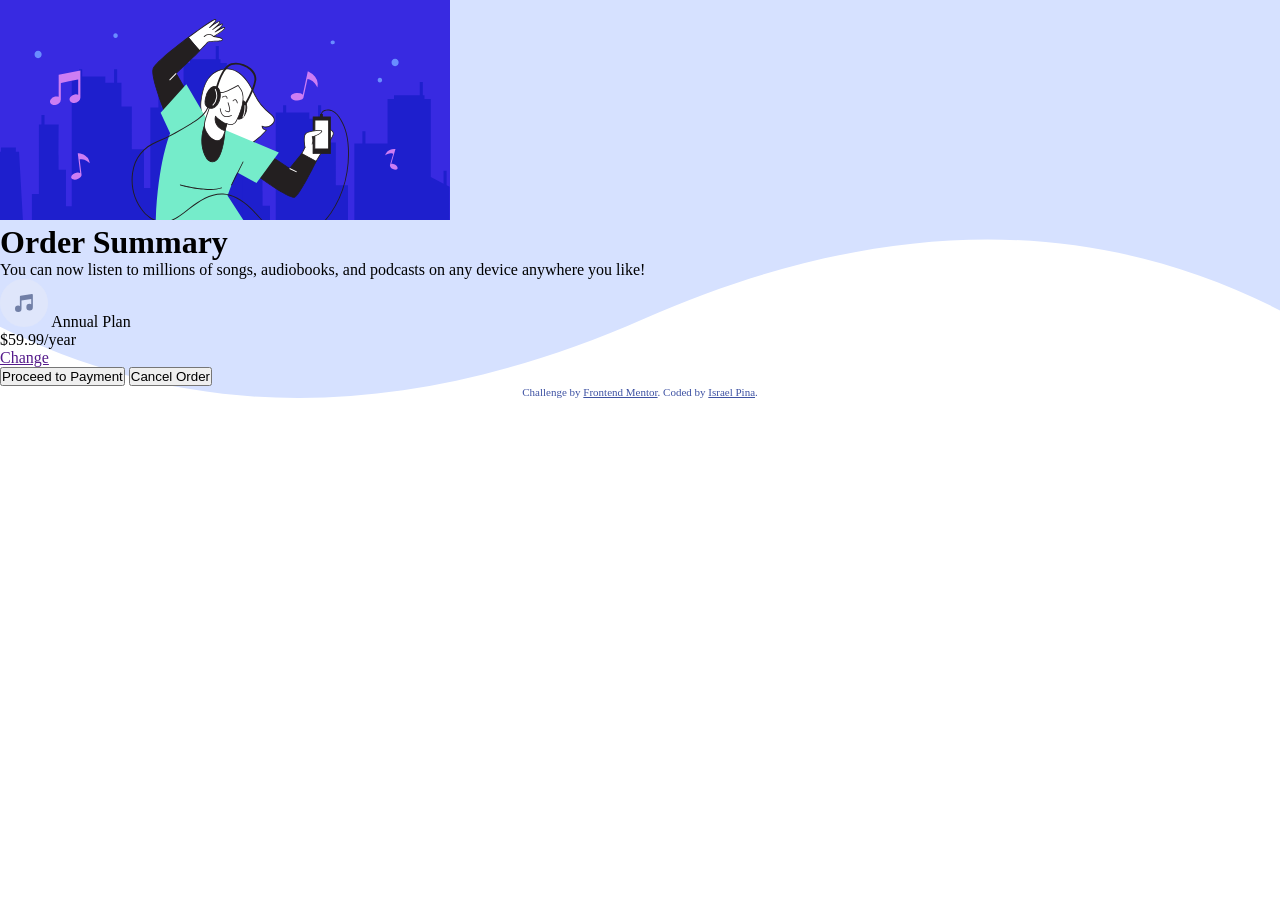
==== index.html @ 7d24ee2d "test" ====
<!DOCTYPE html>
<html lang="pt-BR">
<head>
  <meta charset="UTF-8">
  <meta name="viewport" content="width=device-width, initial-scale=1.0"> <!-- displays site properly based on user's device -->

  <link rel="icon" type="image/png" sizes="32x32" href="./images/favicon-32x32.png">
  <link rel="stylesheet" href="src/css/reset.css">
  <link rel="stylesheet" href="src/css/variaveis.css">
  <link rel="stylesheet" href="src/css/estilo.css">
  <link rel="stylesheet" href="src/css/responsivo.css">
  
  <title>Frontend Mentor | Order summary card</title>

  <!-- Feel free to remove these styles or customise in your own stylesheet 👍 -->
  <style>
    .attribution { font-size: 11px; text-align: center; }
    .attribution a { color: hsl(228, 45%, 44%); }
  </style>
</head>
<body>

  <main class="container">
    <div class="conteudo-principal">
       <img src="./images/illustration-hero.svg" alt="Imagem de Ilutração">
       <h1 class="texto-principal">Order Summary</h1>
       <p class="texto-secundario"> You can now listen to millions of songs, audiobooks, and podcasts on any 
        device anywhere you like!</p>
    </div>
    <div class="conteudo-secundario">
      <img src="./images/icon-music.svg" alt="icone de musica">
      <span>Annual Plan</span>
      <p>$59.99/year</p>
      <a href="">Change</a>
    </div>
    <div class="botoes">
      <button>
        Proceed to Payment
      </button>
      <button>
        Cancel Order
      </button>
    </div>
  </main>

 

 

 

 
 
  
  <div class="attribution">
    Challenge by <a href="https://www.frontendmentor.io?ref=challenge" target="_blank">Frontend Mentor</a>. 
    Coded by <a href="https://www.frontendmentor.io/profile/IsraelPina32">Israel Pina</a>.
  </div>
</body>
</html>
---- src/css/variaveis.css ----
:root {
    --neutro-azul: hsl(225, 100%, 98%);
    --cinza-azul: hsl(224, 23%, 55%);
    --preto-azul: hsl(223, 47%, 23%);
    --brilho-azul: hsl(245, 75%, 52%);
    --paleo-azul:  hsl(225, 100%, 94%);
}
---- src/css/estilo.css ----
body {
    background-image: url(/order-summary-component-main/images/pattern-background-desktop.svg);
    background-position: center;
    background-size: cover;
    background-repeat: no-repeat;
    width: 100%;
    height: 100%;
}

.attribution {
    font-size: 11px; text-align: center;
    color: hsl(228, 45%, 44%);
}
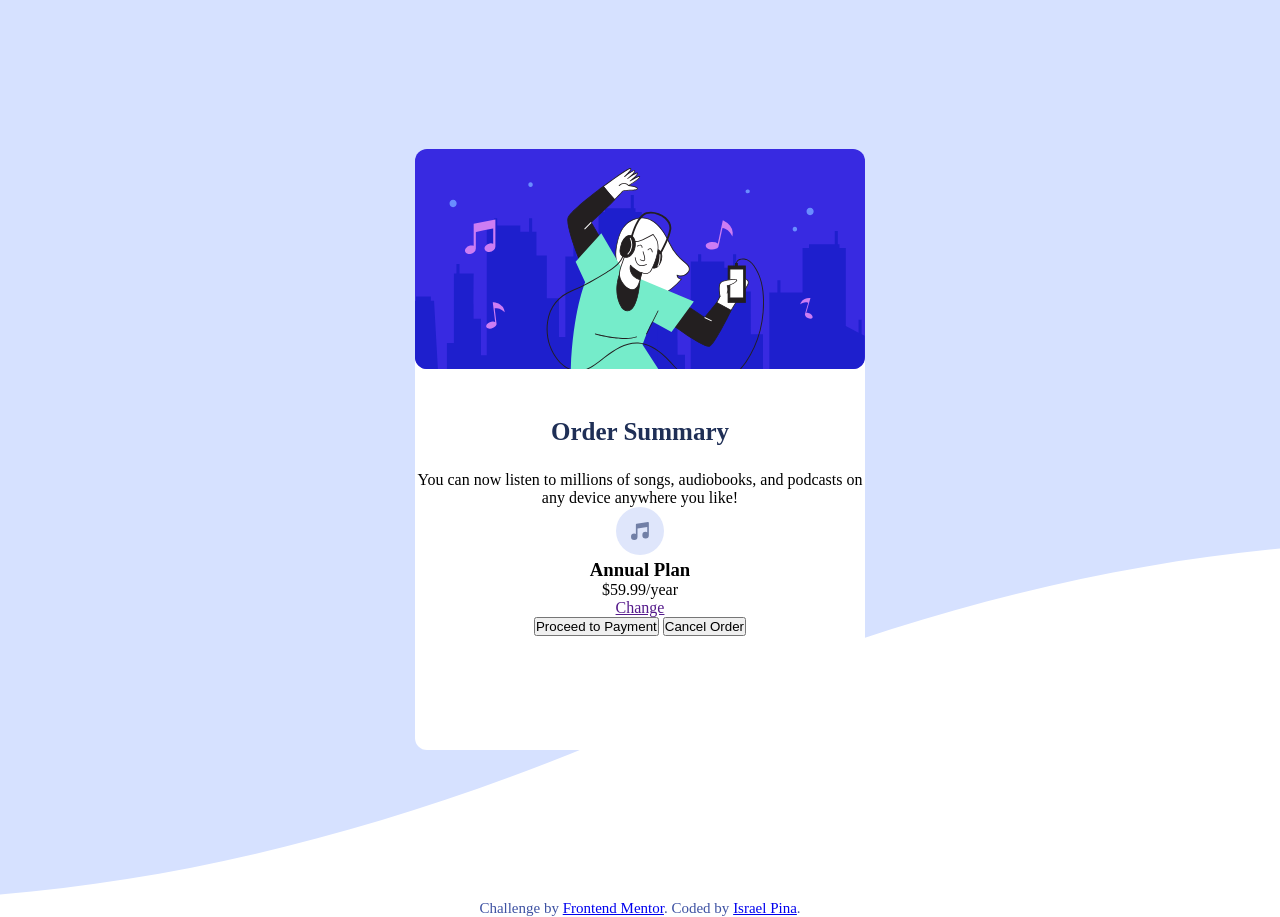
==== commit 2fc40a5c: "part-1-the-css" ====
--- a/index.html
+++ b/index.html
@@ -1,60 +1,56 @@
 <!DOCTYPE html>
 <html lang="pt-BR">
+
 <head>
   <meta charset="UTF-8">
-  <meta name="viewport" content="width=device-width, initial-scale=1.0"> <!-- displays site properly based on user's device -->
+  <meta name="viewport" content="width=device-width, initial-scale=1.0">
+  <!-- displays site properly based on user's device -->
 
   <link rel="icon" type="image/png" sizes="32x32" href="./images/favicon-32x32.png">
   <link rel="stylesheet" href="src/css/reset.css">
   <link rel="stylesheet" href="src/css/variaveis.css">
   <link rel="stylesheet" href="src/css/estilo.css">
   <link rel="stylesheet" href="src/css/responsivo.css">
-  
+
   <title>Frontend Mentor | Order summary card</title>
 
-  <!-- Feel free to remove these styles or customise in your own stylesheet 👍 -->
-  <style>
-    .attribution { font-size: 11px; text-align: center; }
-    .attribution a { color: hsl(228, 45%, 44%); }
-  </style>
 </head>
+
 <body>
 
   <main class="container">
-    <div class="conteudo-principal">
-       <img src="./images/illustration-hero.svg" alt="Imagem de Ilutração">
-       <h1 class="texto-principal">Order Summary</h1>
-       <p class="texto-secundario"> You can now listen to millions of songs, audiobooks, and podcasts on any 
-        device anywhere you like!</p>
-    </div>
-    <div class="conteudo-secundario">
-      <img src="./images/icon-music.svg" alt="icone de musica">
-      <span>Annual Plan</span>
-      <p>$59.99/year</p>
-      <a href="">Change</a>
-    </div>
-    <div class="botoes">
-      <button>
-        Proceed to Payment
-      </button>
-      <button>
-        Cancel Order
-      </button>
+    <div class="card">
+      <div class="container-principal">
+        <img src="./images/illustration-hero.svg" alt="Imagem de Ilutração" class="logo">
+        <h1 class="texto-principal">Order Summary</h1>
+        <p class="texto-secundario"> You can now listen to millions of songs, audiobooks, and podcasts on any
+          device anywhere you like!</p>
+      </div>
+
+      <div class="container-info">
+        <div class="containerpreco">
+          <img src="./images/icon-music.svg" alt="icone de musica">
+          <h3>Annual Plan</h3>
+          <p class="preco">$59.99/year</p>
+        </div>
+        <a href="">Change</a>
+      </div>
+      <div class="botoes">
+        <button>
+          Proceed to Payment
+        </button>
+        <button>
+          Cancel Order
+        </button>
+      </div>
     </div>
   </main>
 
- 
 
- 
-
- 
-
- 
- 
-  
   <div class="attribution">
-    Challenge by <a href="https://www.frontendmentor.io?ref=challenge" target="_blank">Frontend Mentor</a>. 
+    Challenge by <a href="https://www.frontendmentor.io?ref=challenge" target="_blank">Frontend Mentor</a>.
     Coded by <a href="https://www.frontendmentor.io/profile/IsraelPina32">Israel Pina</a>.
   </div>
 </body>
+
 </html>
--- a/src/css/estilo.css
+++ b/src/css/estilo.css
@@ -1,13 +1,48 @@
 body {
-    background-image: url(/order-summary-component-main/images/pattern-background-desktop.svg);
+    font-weight: 400;
+    background-image: url(/images/pattern-background-desktop.svg);
     background-position: center;
+    background-repeat: no-repeat;
     background-size: cover;
-    background-repeat: no-repeat;
-    width: 100%;
-    height: 100%;
+    height: 100vh;
+}
+
+
+.container {
+    display: flex;
+    justify-content: center;
+    align-items: center;
+    height: 100%;   
+}
+
+.card {
+    display: flex;
+    border-radius: 12px; 
+    flex-direction: column;
+    justify-content: center;
+    text-align: center;
+    align-items: center;
+    height: 600px;
+    width: 450px;
+    background-color: #fff;
+}
+
+.container .card .container-principal .logo {
+    max-width: 100%;
+    border-radius: 12px;
+    margin-bottom: 20px;
+    margin-top: -115px;
+    
+}
+
+.container .card .container-principal .texto-principal {
+    font-size: 25px;
+    color: var(--preto-azul);
+    padding: 15px;
+    margin: 10px;
 }
 
 .attribution {
-    font-size: 11px; text-align: center;
+    font-size: 15px; text-align: center;
     color: hsl(228, 45%, 44%);
 }
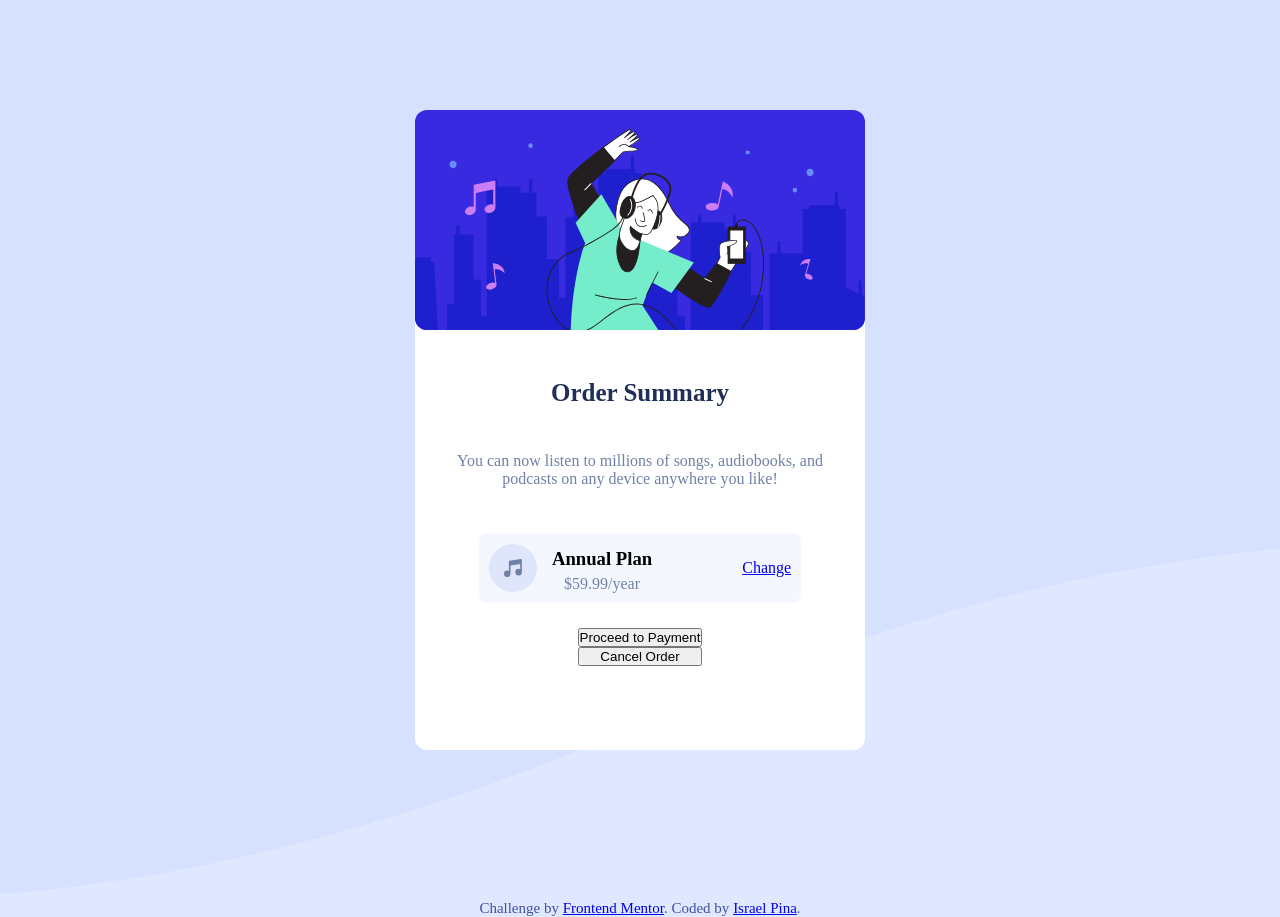
==== commit c3f052c0: "teste" ====
--- a/index.html
+++ b/index.html
@@ -28,24 +28,23 @@
       </div>
 
       <div class="container-info">
-        <div class="containerpreco">
-          <img src="./images/icon-music.svg" alt="icone de musica">
-          <h3>Annual Plan</h3>
+        <img src="./images/icon-music.svg" alt="icone de musica" class="imagem-logo">
+        <div class="container-titulos">
+          <h3 class="titulo-plano">Annual Plan</h3>
           <p class="preco">$59.99/year</p>
         </div>
-        <a href="">Change</a>
+        <a href="#" class="btn-link">Change</a>
       </div>
       <div class="botoes">
-        <button>
+        <button class="botao">
           Proceed to Payment
         </button>
-        <button>
+        <button class="botao-2">
           Cancel Order
         </button>
       </div>
     </div>
   </main>
-
 
   <div class="attribution">
     Challenge by <a href="https://www.frontendmentor.io?ref=challenge" target="_blank">Frontend Mentor</a>.
--- a/src/css/estilo.css
+++ b/src/css/estilo.css
@@ -1,6 +1,7 @@
 body {
     font-weight: 400;
     background-image: url(/images/pattern-background-desktop.svg);
+    background-color: var(--paleo-azul);
     background-position: center;
     background-repeat: no-repeat;
     background-size: cover;
@@ -42,6 +43,51 @@
     margin: 10px;
 }
 
+.container .card .container-principal .texto-secundario {
+    font-size: 16px;
+    color: var(--cinza-azul);
+    padding: 15px;
+    margin: 15px;
+}
+
+.container-info{
+    display: flex;
+    justify-content: space-between;
+    align-items: center;
+    background-color: var(--neutro-azul);
+    border-radius: 8px;
+    padding: 10px;
+    margin: 15px;
+}
+
+.container-info .imagem-logo {
+    padding-right: 10px;
+}
+
+.container-info .container-titulos .titulo-plano {
+    padding: 5px;
+}
+
+.container-info .container-titulos .preco {
+    color: var(--cinza-azul);
+}
+
+.container-info  .btn-link {
+    margin-left: 85px;
+}
+
+.botoes {
+    display: flex;
+    flex-direction: column;
+    padding: 10px;
+}
+
+.botoes .botao .botao-2 {
+    border: none;
+    background-color: none;
+    cursor: pointer;
+}
+
 .attribution {
     font-size: 15px; text-align: center;
     color: hsl(228, 45%, 44%);
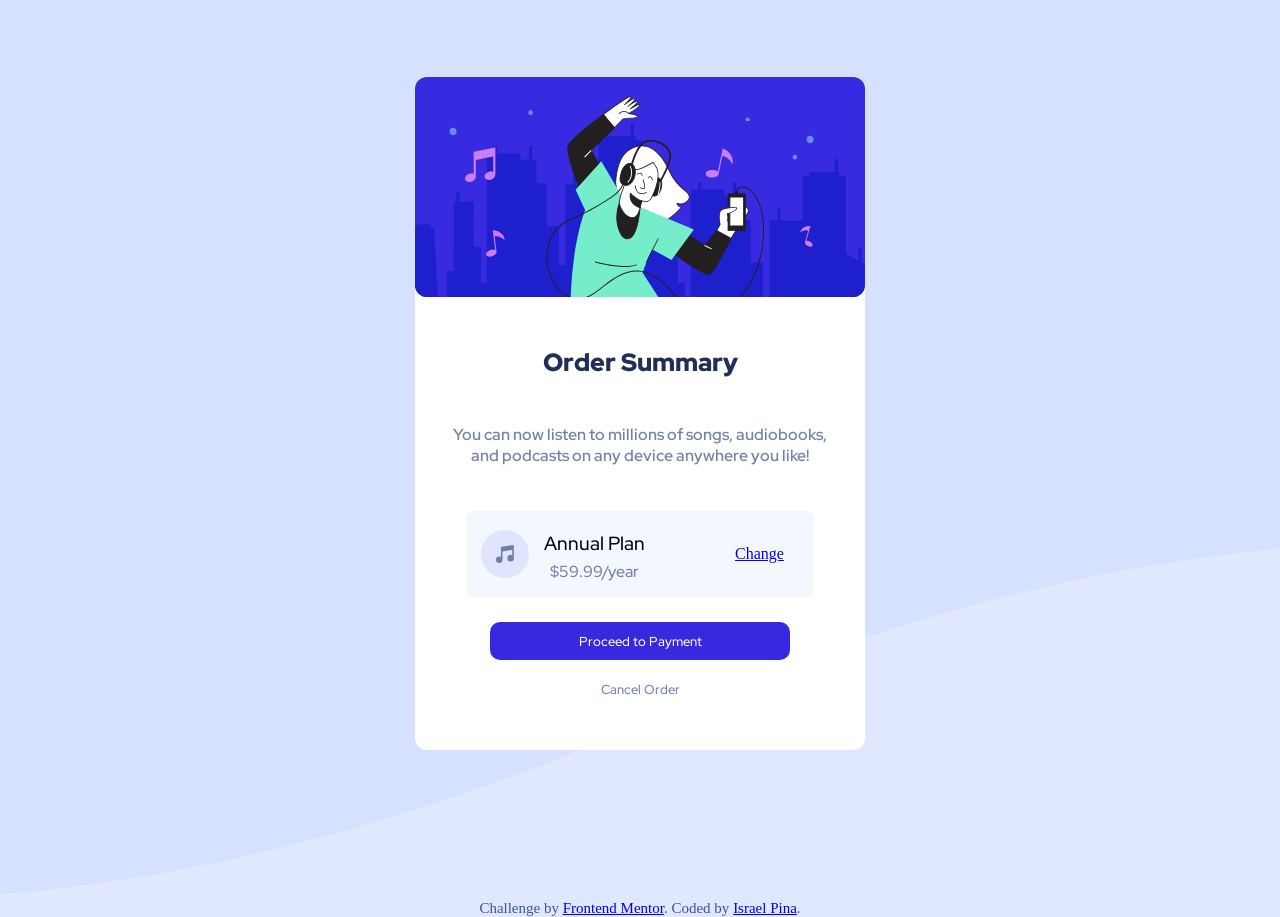
==== commit db4feac0: "finished-css" ====
--- a/index.html
+++ b/index.html
@@ -7,6 +7,11 @@
   <!-- displays site properly based on user's device -->
 
   <link rel="icon" type="image/png" sizes="32x32" href="./images/favicon-32x32.png">
+
+  <link rel="preconnect" href="https://fonts.googleapis.com">
+  <link rel="preconnect" href="https://fonts.gstatic.com" crossorigin>
+  <link href="https://fonts.googleapis.com/css2?family=Red+Hat+Display:wght@500;600;700&display=swap" rel="stylesheet">
+  
   <link rel="stylesheet" href="src/css/reset.css">
   <link rel="stylesheet" href="src/css/variaveis.css">
   <link rel="stylesheet" href="src/css/estilo.css">
@@ -36,10 +41,10 @@
         <a href="#" class="btn-link">Change</a>
       </div>
       <div class="botoes">
-        <button class="botao">
+        <button class="botao-principal">
           Proceed to Payment
         </button>
-        <button class="botao-2">
+        <button class="botao-secundario">
           Cancel Order
         </button>
       </div>
--- a/src/css/estilo.css
+++ b/src/css/estilo.css
@@ -13,7 +13,8 @@
     display: flex;
     justify-content: center;
     align-items: center;
-    height: 100%;   
+    height: 100%;  
+    flex-wrap: wrap; 
 }
 
 .card {
@@ -37,6 +38,8 @@
 }
 
 .container .card .container-principal .texto-principal {
+    font-family: 'Red Hat Display', sans-serif;
+    font-weight: 900;
     font-size: 25px;
     color: var(--preto-azul);
     padding: 15px;
@@ -44,6 +47,8 @@
 }
 
 .container .card .container-principal .texto-secundario {
+    font-family: 'Red Hat Display', sans-serif;
+    font-weight: 600;
     font-size: 16px;
     color: var(--cinza-azul);
     padding: 15px;
@@ -56,7 +61,7 @@
     align-items: center;
     background-color: var(--neutro-azul);
     border-radius: 8px;
-    padding: 10px;
+    padding: 15px;
     margin: 15px;
 }
 
@@ -65,15 +70,21 @@
 }
 
 .container-info .container-titulos .titulo-plano {
+    color: #000000;
+    font-family: 'Red Hat Display', sans-serif;
+    font-weight: 500;
     padding: 5px;
 }
 
 .container-info .container-titulos .preco {
+    font-family: 'Red Hat Display', sans-serif;
+    font-weight: 500;
     color: var(--cinza-azul);
 }
 
-.container-info  .btn-link {
+.container-info .btn-link {
     margin-left: 85px;
+    padding-right: 15px;
 }
 
 .botoes {
@@ -82,10 +93,38 @@
     padding: 10px;
 }
 
-.botoes .botao .botao-2 {
-    border: none;
-    background-color: none;
-    cursor: pointer;
+.botoes {
+    display: flex;
+    gap: 20px;
+}
+
+.botoes .botao-principal {
+    background-color: var(--brilho-azul);
+    font-family: 'Red Hat Display', sans-serif;
+    font-weight: 500;
+    color: #fff;
+    width: 300px;
+    padding: 10px;
+    border-radius: 10px;
+    transition: 0.2s ease-in-out;
+}
+
+.botoes .botao-principal:hover, 
+.botoes .botao-secundario:hover{
+    opacity: 0.8;
+    transform: scale(1.1);
+    transition: 0.2s ease-in-out;
+}
+
+.botoes .botao-secundario:hover {
+    color: #000000;
+}
+
+.botoes .botao-secundario {
+    font-family: 'Red Hat Display', sans-serif;
+    font-weight: 500;
+    color: var(--cinza-azul);
+    transition: 0.2s ease-in-out;
 }
 
 .attribution {
--- a/src/css/responsivo.css
+++ b/src/css/responsivo.css
@@ -0,0 +1,3 @@
+@media (max-width: 375px){
+    
+}
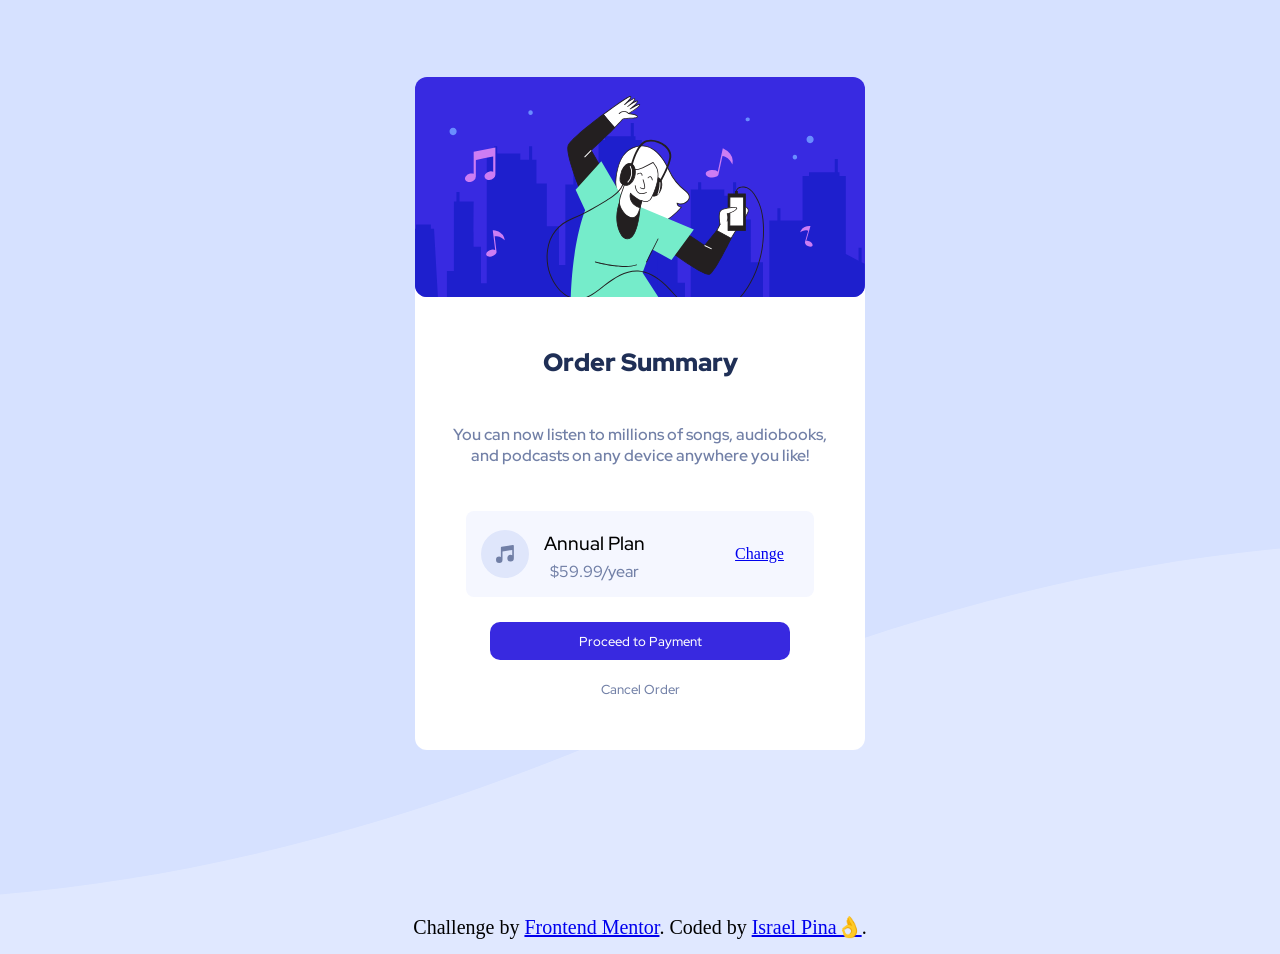
==== commit 99c61545: "finhised-project" ====
--- a/index.html
+++ b/index.html
@@ -53,7 +53,7 @@
 
   <div class="attribution">
     Challenge by <a href="https://www.frontendmentor.io?ref=challenge" target="_blank">Frontend Mentor</a>.
-    Coded by <a href="https://www.frontendmentor.io/profile/IsraelPina32">Israel Pina</a>.
+    Coded by <a href="https://www.frontendmentor.io/profile/IsraelPina32">Israel Pina👌</a>.
   </div>
 </body>
 
--- a/src/css/estilo.css
+++ b/src/css/estilo.css
@@ -128,6 +128,7 @@
 }
 
 .attribution {
-    font-size: 15px; text-align: center;
-    color: hsl(228, 45%, 44%);
+    font-size: 20px; text-align: center;
+    color: #000000;
+    padding: 15px;
 }
--- a/src/css/responsivo.css
+++ b/src/css/responsivo.css
@@ -1,3 +1,48 @@
-@media (max-width: 375px){
-    
+@media (max-width: 425px){
+    .container .card {
+        width: 350px;
+        height: 500px;
+        flex-wrap: wrap;
+    }
+
+    .container .card .container-principal .texto-principal {
+        padding: 5px;
+    }
+
+    .container .container-info {
+        width: 300px;
+        padding: 10px;
+    }
+
+    .container .container-info .titulo-plano {
+        font-size: 17px;
+    }
+
+    .container .container-info .btn-link {
+        margin: 0;
+        padding: 2px;
+    }
+}
+
+@media (max-width: 320px){
+    .container .card {
+        width: 300px;
+        height: 600px;
+    }
+    .container .card .container-principal .logo {
+        position: relative;
+        right: 1px;
+        margin-top: -45px;
+    }
+
+    .container .container-info {
+        position: relative;
+        right: 3px;
+        width: 270px;
+        padding: 5px;
+    }
+
+    .botoes .botao-principal {
+        width: 250px;
+    }
 }
